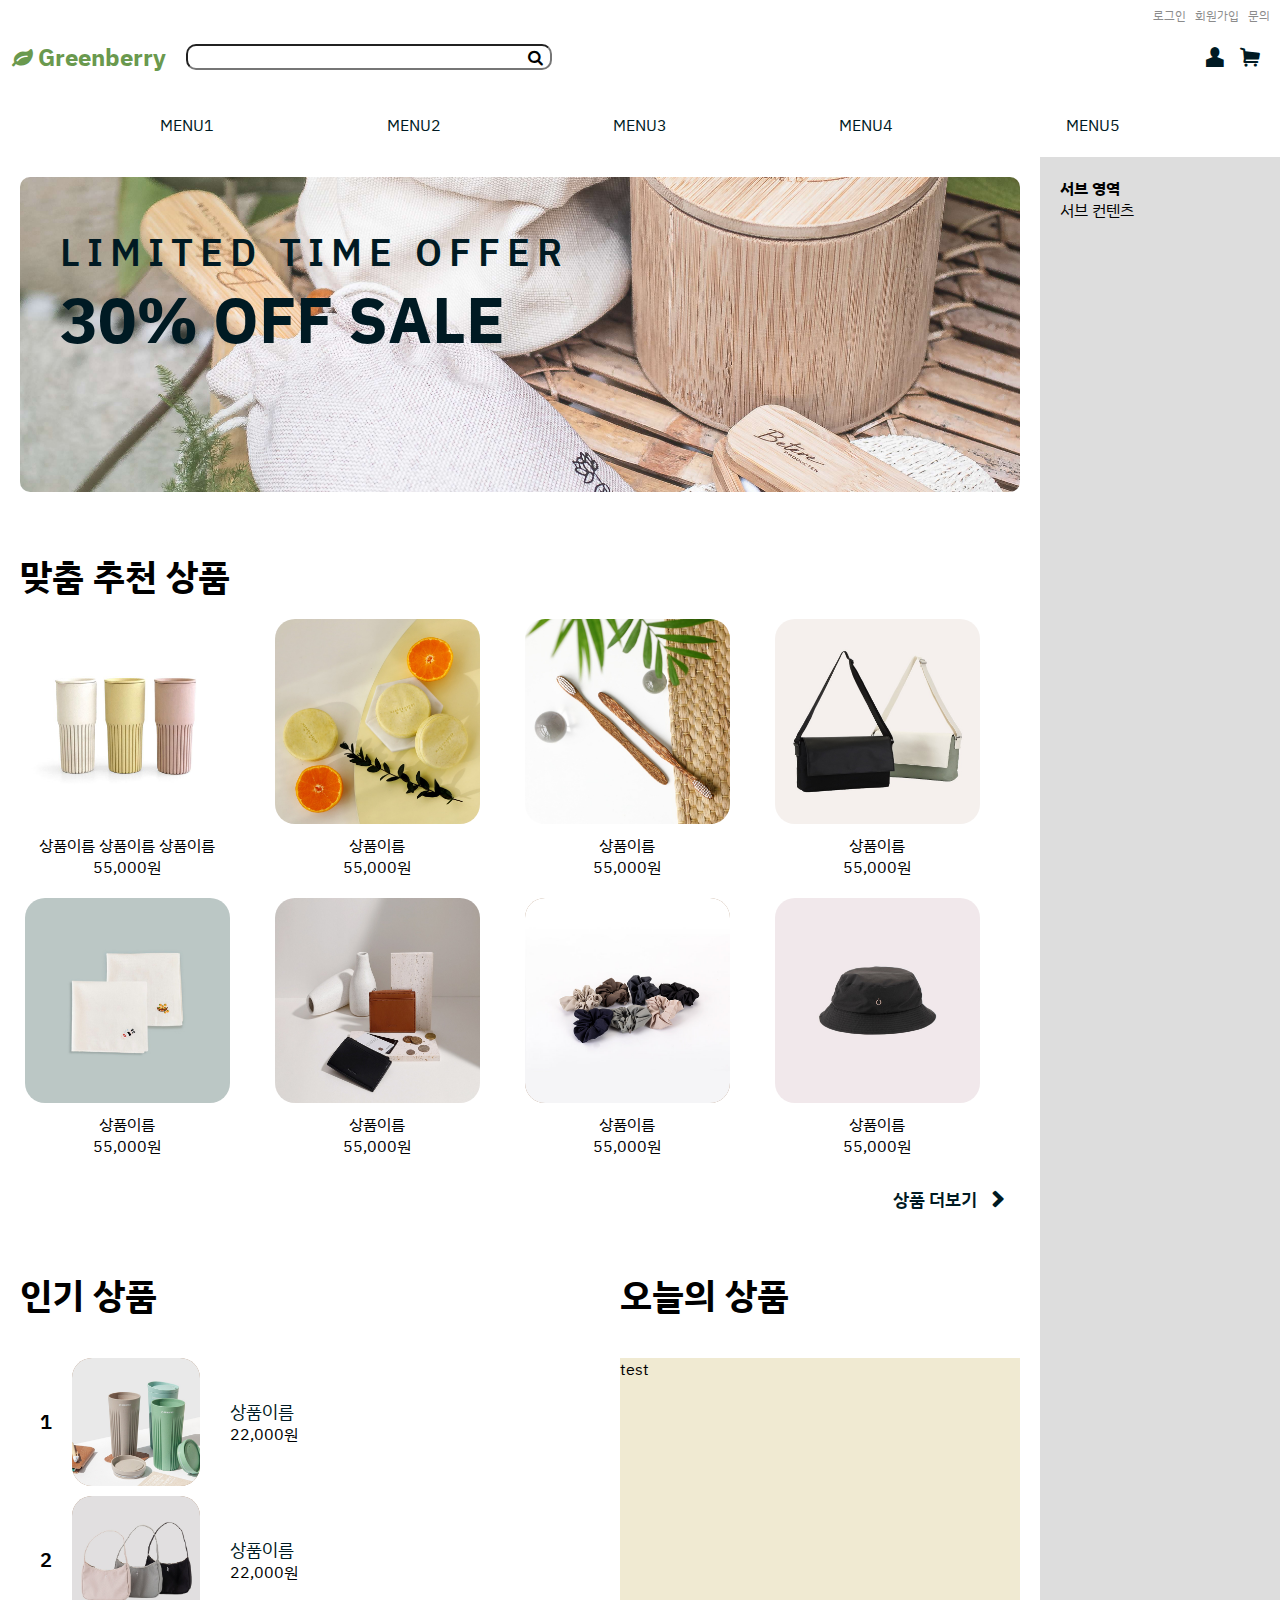
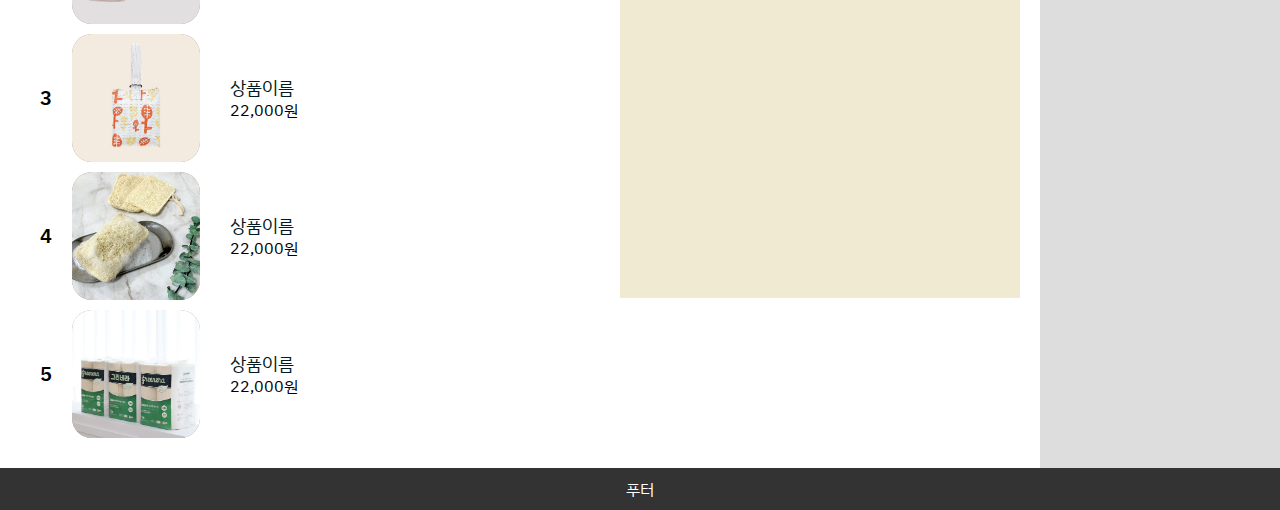
==== index.html @ 154a587a "Add files via upload" ====
<!DOCTYPE html>
<html lang="ko">
<head>
    <meta charset="UTF-8">
    <meta name="viewport" content="width=device-width, initial-scale=1.0">
    <title>그린베리 greenberry</title>
    <link rel="stylesheet" href="./css/style.css">   <!-- css파일 적용 -->
    <link rel="stylesheet" href="./css/fontello.css">   <!-- 아이콘 폰트 파일 적용 -->
    <link href="https://fonts.googleapis.com/css2?family=IBM+Plex+Sans+KR:wght@100;200;300;400;500;600;700&display=swap" rel="stylesheet"> <!-- 구글 폰트-->

    <script src="main.js" defer></script>
</head>
<body>
    <!-- 헤더 -->
    <header id="header"> 
        <div class="member-menu">
            <ul>
                <li><a href="#">로그인</a></li>
                <li><a href="#">회원가입</a></li>
                <li><a href="#">문의</a></li>
            </ul>
        </div>
        <div class="headerbar">
            <a href="#" class="navbar-togglebtn"></a>
            <div class="headerbar-logo">
                <div class="logo-icon"><a href="">Greenberry</a></div>
            </div>
            <div class="search">
                <form action="#"><input class="search-input" type="text" name="" id=""></form>
                <div class="search-icon"></div>
            </div>
            <ul class="header-menu-icon">
                <li><a class="mypage" href="#"></a></li>
                <li><a class="mycart" href="#"></a></li>
            </ul>
        </div>

        <nav>
            <div>
                <ul class="nav-menu">
                    <li><a href="#">MENU1</a></li>
                    <li><a href="#">MENU2</a></li>
                    <li><a href="#">MENU3</a></li>
                    <li><a href="#">MENU4</a></li>
                    <li><a href="#">MENU5</a></li>
                </ul>
            </div>
        </nav>
    </header>
    
    
    <div id="container">
        <!-- 메인 -->
        <main id="main">
            <section class="banner">
                <div class="banner-text">
                    <h2>LIMITED TIME OFFER</h2>
                    <h1>30% OFF SALE</h1>
                </div>
            </section>
            <!-- 맞춤 제품 -->
            <section class="main-recommend-area">
                <div class="main-recommend-title">
                    맞춤 추천 상품
                </div>
                <div class="main-recommend-product">
                    <ul>
                        <li class="product">
                          <img class="img" src="./images/CXP 텀블러.jpg">
                          <div class="info">
                            <p class="name">상품이름 상품이름 상품이름</p>
                            <p class="price">55,000원</p>
                          </div>
                        </li>
                        <li class="product">
                          <img class="img" src="./images/샴푸바.jpg">
                          <div class="info">
                            <p class="name">상품이름</p>
                            <p class="price">55,000원</p>
                          </div>
                        </li>
                        <li class="product">
                          <img class="img" src="./images/코코넛나무 칫솔.jpg">
                          <div class="info">
                            <p class="name">상품이름</p>
                            <p class="price">55,000원</p>
                          </div>
                        </li>
                        <li class="product">
                          <img class="img" src="./images/폐플라스틱 가방.jpg">
                          <div class="info">
                            <p class="name">상품이름</p>
                            <p class="price">55,000원</p>
                          </div>
                        </li>
                        <li class="product">
                          <img class="img" src="./images/오가닉 손수건.jpg">
                          <div class="info">
                            <p class="name">상품이름</p>
                            <p class="price">55,000원</p>
                          </div>
                        </li>
                        <li class="product">
                          <img class="img" src="./images/사과가죽 지갑.jpg">
                          <div class="info">
                            <p class="name">상품이름</p>
                            <p class="price">55,000원</p>
                          </div>
                        </li>
                        <li class="product">
                          <img class="img" src="./images/폐플라스틱 머리끈.png">
                          <div class="info">
                            <p class="name">상품이름</p>
                            <p class="price">55,000원</p>
                          </div>
                        </li>
                        <li class="product">
                          <img class="img" src="./images/폐플라스틱 버킷햇.jpg">
                          <div class="info">
                            <p class="name">상품이름</p>
                            <p class="price">55,000원</p>
                          </div>
                        </li>
                      </ul>
                </div>
                <div class="main-more-product">
                    <p>상품 더보기</p>
                    <p class="more-icon"></p>
                </div>
            </section>
            <!-- 인기 상품 -->
            <section class="main-best-area">
                <div class="main-best-title">
                  인기 상품
                </div>
                <div class="main-best-product">
                  <ul>
                    <li class="best-product">
                      <div>1</div>
                      <img src="./images/사탕수수 텀블러.jpg">
                      <div class="best-product-info">
                        <p>상품이름</p>
                        <p>22,000원</p>
                      </div>
                    </li>
                    <li class="best-product">
                      <div>2</div>
                      <img src="./images/폐플라스틱 가방.png">
                      <div class="best-product-info">
                        <p>상품이름</p>
                        <p>22,000원</p>
                      </div>
                    </li>
                    <li class="best-product">
                      <div>3</div>
                      <img src="./images/가방.jpg">
                      <div class="best-product-info">
                        <p>상품이름</p>
                        <p>22,000원</p>
                      </div>
                    </li>
                    <li class="best-product">
                      <div>4</div>
                      <img src="./images/천연 수세미 5.jpg">
                      <div class="best-product-info">
                        <p>상품이름</p>
                        <p>22,000원</p>
                      </div>
                    </li>
                    <li class="best-product">
                      <div>5</div>
                      <img src="./images/대나무 휴지.jpg">
                      <div class="best-product-info">
                        <p>상품이름</p>
                        <p>22,000원</p>
                      </div>
                    </li>
                  </ul>
                </div>
            </section>
            <!-- 오늘의 상품 -->
            <section class="main-today-area">
                <div class="main-today-title">
                  오늘의 상품
                </div>
                <div class="main-today-product">
                    test
                </div>
            </section>
        </main>

        <!-- 서브 -->
        <aside id="sidebar">
            <h2>서브 영역</h2>
            <p>서브 컨텐츠</p>
        </aside>
    </div>

    <!-- 꼬리말 -->
    <footer id="footer">
        <p>푸터</p>
    </footer>
</body>
</html>
---- css/style.css ----
:root {
    --text-color: #001a23;
    --accent-color: #16db65;
    --green-2: #6a994e;
    --green-3:  #386641;
    --green-4:  #a7c957;
    --green-5: #e9edc9;

    --main-color: #ADC178;
    --main-color-2: #DDE5B6;
    --main-color-3: #F0EAD2;
    --main-color-4: #A98467;
    --main-color-5: #6C584C;
    --sale-color: #f25c54;

    --font-large: 36px;
    --font-medium: ;
    --font-small: 16px;
}



/* 아이콘 폰트 */
.mypage:before {
    content: '\e80b';
    font-family: 'fontello';
}

.mycart:before {
    content: '\e80d';
    font-family: 'fontello';
}

.logo-icon:before {
    content: '\e801';
    font-family: 'fontello';
}

.navbar-togglebtn:before {
    content: '\e800';
    font-family: 'fontello';
}

.search-icon:before {
    content: '\e810';
    font-family: 'fontello';
}

.more-icon:before {
    content: '\e818';
    font-family: 'fontello';
}



* {
    margin: 0;
    padding: 0;
    font-size: 100%;
    font-family: 'IBM Plex Sans KR';
}

a {
    text-decoration: none;
}

ul {
    list-style-type: none;
}


header {
    position: relative;
    width: 100%;
    height: 100%;
    background-color: #fff;
} 
footer {
    background-color: #333;
    color: white;
    text-align: center;
    padding: 10px;
}

#container {
    display: flex;
}

main {
    flex: 1;
    padding: 20px;
}

aside {
    width: 200px;
    padding: 20px;
    background-color: #ddd;
}




/* 맨 윗줄 */
.member-menu {
    position: absolute;
    top: 3px;
    right: 10px;
}

.member-menu > ul > li {
    padding-left: 5px;
}

.member-menu > ul > li {
    display: inline-block;
    font-size: 12px;
}

.member-menu > ul > li > a{
    color: #8B8B8B;
}


/* 헤더 부분 */
.headerbar {
    display: flex;
    justify-content: space-between;   /* 여백 사이사이에 넣기*/
    align-items: center;    /* 수직 기준으로 가운데에 놓기*/
    padding: 35px 12px;
}


.headerbar-logo {
    display: flex;
    font-size: 24px;
    color: var(--green-2);
    
}

.logo-icon > a {
    color: var(--green2);
    font-weight: 700;
    padding-left: 5px;
}

.nav-menu {
    display: flex;
    list-style-type: none;   /* 목록 불릿 없애기*/
    justify-content: space-evenly;
    align-items: center; 
    padding-bottom: 20px;
}

.nav-menu li {
    padding: 1px 12px;
}

.nav-menu li:hover {  /* 마우스 올렸을때 */
    background-color: var(--main-color-2);
    border-radius: 4px;
}

.nav-menu li a {
    color: var(--text-color);
}


.header-menu-icon {
    list-style-type: none;
    display: flex;
    justify-content: flex-end;
    margin-left: auto;
    padding-left: 15px;
}

.header-menu-icon li {
    padding: 8px 8px;
    font-size: 20px;
}

.mycart, .mypage {
    color: var(--text-color);
}

.navbar-togglebtn {
    color: var(--text-color);
    position: absolute;
    font-size: 25px;
    right: 15px;
    display: none;
}

.search {
    left: 2px;
    padding-left: 20px;
    display: flex;
    align-items: center;
}

.search-input {
    padding-left: 5px;
    width: 100%;
    background-color: transparent;
    transition: border 0.3s;
    border-radius: 10px;
    padding-right: 15px;
}

.search-input:focus {
    
}



/* 메인 부분 */
.banner {
    width: 100%;
    height: 35vh;   /* viewport height */
    background-image: url('../images/eco1.jpg');
    background-size: cover;
    background-repeat: no-repeat;
    background-position: 60%; /* 이미지 위치 */
    border-radius: 10px;
    cursor: pointer;  /* 커서 모양 */
}

.banner-text {
    padding-top: 50px;
    margin-left: 40px;
    margin-right: 10px;
    color: var(--text-color);
}

.banner-text h2 {
    letter-spacing: 7px;
    font-weight: 600;
    font-size: 3vw;
}

.banner-text h1 {
    font-size: 5vw;
    
}



.main-recommend-area {
    margin-top: 60px;
    width: 100%;
    margin-bottom: 20px;
}

.main-recommend-title {
    font-weight: 700;
    font-size: var(--font-large);
    padding-bottom: 20px;
}


.main-recommend-product {
    width: 100%;
    padding-left: 5px;
    padding-right: 5px;
    text-align: center;
}


.main-recommend-product ul {
    display: flex;
    flex-wrap: wrap;
    justify-content: space-between;
}

.product {
    cursor: pointer;
}

.product:hover {
    filter:brightness(0.9);
}

.img { /* 아직 이미지 없어서 테스트용*/
    width: 16vw;
    height: 16vw;
    background-color: var(--main-color-4);
    border-radius: 20px;
    display: block; /* 이미지를 블록 요소로 설정하여 가운데 정렬을 적용할 수 있도록 함 */
    
}

.info {
    width: 16vw;
    margin-top: 10px;
    margin-bottom: 20px;
    
}

.name {
    display: -webkit-box; /* 넘치는 텍스트 안보이게 하는 기능을 위해 벤더프리픽스 적용 */
    -webkit-box-orient: vertical; 
    -webkit-line-clamp: 1;
    overflow: hidden;
}



.main-more-product {
    display: flex;
    justify-content: flex-end;
    font-weight: 600;
    font-size: 18px;
    margin-top: 10px;
    color: var(--text-color);
}

.main-more-product > p {
    margin-right: 15px;
    margin-bottom: 40px;
}


/* 인기 상품 */
.main-best-area {
    margin-right: 20px;
    display: inline-block;
    width: 50%;
}

.main-best-title {
    font-weight: 700;
    font-size: var(--font-large);
    padding-bottom: 40px;
}


.best-product {
    display: flex;
    position: relative;
    align-items: center;
    margin-bottom: 10px;
}

.main-best-product ul {
    display: flex;
    flex-wrap: wrap;
}

.best-product > div {
    margin: 20px;
}

.best-product div:first-child {
    font-size: 20px;
    font-weight: 600;
}

.best-product > img {
    width: 10vw;
    height: 10vw;
    background-color: var(--main-color-4);
    border-radius: 20px;
    display: block;
    margin-right: 10px;
}

.best-product-info p:first-child {
    font-size: 18px;
    color: var(--text-color);
} 


/* 오늘의 상품 */
.main-today-area {
    float: right;
    width: 40%;
    
}

.main-today-title {
    font-weight: 700;
    font-size: var(--font-large);
    padding-bottom: 40px;
}

.main-today-product {
    height: 60vh;
    background-color: var(--main-color-3);
}




/* 데스크톱 사이즈일때 적용 */
@media screen and (min-width: 870px) {

.product {    /* 상품리스트 4개 유지하게 */
    /* box-sizing: border-box; */
    width: calc(25%);
    text-align: center;
}






/*
#header .header-menu-icon {
    position: absolute;
    right: 32px;
    height: 35px;
}
*/


}


/* 태블릿 사이즈 */
@media screen and (max-width: 781px) {
    body {
        
        
    }
    .headerbar {

    }
    .member-menu {
        display: none;
    }

    .header-menu-icon {
        margin-left: auto;
    }

    .product {  
        box-sizing: border-box;
    }

    .main-recommend-title {
        font-size: 26px;
    }

}

/* 모바일 사이즈 */
@media screen and (max-width: 420px) {
    body {
        background-color: salmon; /* 테스트 */
    }
    .member-menu {
        display: none;
    }
    .header-menu-icon {
        display: none;
    }
    .navbar-togglebtn {
        display: block;
    }
    .nav-menu {
        display: none;
    }

    .nav-menu.active {
        display: flex;
        justify-content: space-evenly;
    }

    .search {
        display: none;
    }
}
---- css/fontello.css ----
@font-face {
  font-family: 'fontello';
  src: url('../font/fontello.eot?27278312');
  src: url('../font/fontello.eot?27278312#iefix') format('embedded-opentype'),
       url('../font/fontello.woff2?27278312') format('woff2'),
       url('../font/fontello.woff?27278312') format('woff'),
       url('../font/fontello.ttf?27278312') format('truetype'),
       url('../font/fontello.svg?27278312#fontello') format('svg');
  font-weight: normal;
  font-style: normal;
}
/* Chrome hack: SVG is rendered more smooth in Windozze. 100% magic, uncomment if you need it. */
/* Note, that will break hinting! In other OS-es font will be not as sharp as it could be */
/*
@media screen and (-webkit-min-device-pixel-ratio:0) {
  @font-face {
    font-family: 'fontello';
    src: url('../font/fontello.svg?27278312#fontello') format('svg');
  }
}
*/
[class^="icon-"]:before, [class*=" icon-"]:before {
  font-family: "fontello";
  font-style: normal;
  font-weight: normal;
  speak: never;

  display: inline-block;
  text-decoration: inherit;
  width: 1em;
  margin-right: .2em;
  text-align: center;
  /* opacity: .8; */

  /* For safety - reset parent styles, that can break glyph codes*/
  font-variant: normal;
  text-transform: none;

  /* fix buttons height, for twitter bootstrap */
  line-height: 1em;

  /* Animation center compensation - margins should be symmetric */
  /* remove if not needed */
  margin-left: .2em;

  /* you can be more comfortable with increased icons size */
  /* font-size: 120%; */

  /* Font smoothing. That was taken from TWBS */
  -webkit-font-smoothing: antialiased;
  -moz-osx-font-smoothing: grayscale;

  /* Uncomment for 3D effect */
  /* text-shadow: 1px 1px 1px rgba(127, 127, 127, 0.3); */
}

.icon-search:before { content: '\e082'; } /* '' */
.icon-heart:before { content: '\e0d8'; } /* '' */
.icon-mail:before { content: '\e0f2'; } /* '' */
.icon-star:before { content: '\e109'; } /* '' */
.icon-align-justify:before { content: '\e800'; } /* '' */
.icon-leaf:before { content: '\e801'; } /* '' */
.icon-braille:before { content: '\e802'; } /* '' */
.icon-cog:before { content: '\e803'; } /* '' */
.icon-ok:before { content: '\e804'; } /* '' */
.icon-thumbs-up:before { content: '\e805'; } /* '' */
.icon-thumbs-down:before { content: '\e806'; } /* '' */
.icon-bell:before { content: '\e807'; } /* '' */
.icon-comment-alt:before { content: '\e808'; } /* '' */
.icon-megaphone:before { content: '\e809'; } /* '' */
.icon-clipboard:before { content: '\e80a'; } /* '' */
.icon-torso:before { content: '\e80b'; } /* '' */
.icon-th-large:before { content: '\e80c'; } /* '' */
.icon-basket:before { content: '\e80d'; } /* '' */
.icon-fire:before { content: '\e80e'; } /* '' */
.icon-down-big:before { content: '\e80f'; } /* '' */
.icon-search-1:before { content: '\e810'; } /* '' */
.icon-left-big:before { content: '\e811'; } /* '' */
.icon-right-big:before { content: '\e812'; } /* '' */
.icon-up-big:before { content: '\e813'; } /* '' */
.icon-down-dir:before { content: '\e814'; } /* '' */
.icon-up-dir:before { content: '\e815'; } /* '' */
.icon-left-dir:before { content: '\e816'; } /* '' */
.icon-right-dir:before { content: '\e817'; } /* '' */
.icon-right-open:before { content: '\e818'; } /* '' */
.icon-left-open:before { content: '\e819'; } /* '' */
.icon-down-open:before { content: '\e81a'; } /* '' */
.icon-up-open:before { content: '\e81b'; } /* '' */
.icon-comment:before { content: '\e81c'; } /* '' */
.icon-chat:before { content: '\e81d'; } /* '' */
.icon-bookmark:before { content: '\e81e'; } /* '' */
.icon-tags:before { content: '\e81f'; } /* '' */
.icon-tag:before { content: '\e820'; } /* '' */
.icon-lock:before { content: '\e821'; } /* '' */
.icon-lock-open:before { content: '\e822'; } /* '' */
.icon-ok-1:before { content: '\e823'; } /* '' */
.icon-minus:before { content: '\e824'; } /* '' */
.icon-zoom-in:before { content: '\e825'; } /* '' */
.icon-zoom-out:before { content: '\e826'; } /* '' */
.icon-check-empty:before { content: '\f096'; } /* '' */
.icon-bookmark-empty:before { content: '\f097'; } /* '' */
.icon-blank:before { content: '\f0c8'; } /* '' */
.icon-mail-alt:before { content: '\f0e0'; } /* '' */
.icon-comment-empty:before { content: '\f0e5'; } /* '' */
.icon-chat-empty:before { content: '\f0e6'; } /* '' */
.icon-angle-double-left:before { content: '\f100'; } /* '' */
.icon-angle-double-right:before { content: '\f101'; } /* '' */
.icon-angle-double-up:before { content: '\f102'; } /* '' */
.icon-angle-double-down:before { content: '\f103'; } /* '' */
.icon-angle-left:before { content: '\f104'; } /* '' */
.icon-angle-right:before { content: '\f105'; } /* '' */
.icon-angle-up:before { content: '\f106'; } /* '' */
.icon-angle-down:before { content: '\f107'; } /* '' */
.icon-circle-empty:before { content: '\f10c'; } /* '' */
.icon-quote-left:before { content: '\f10d'; } /* '' */
.icon-quote-right:before { content: '\f10e'; } /* '' */
.icon-circle:before { content: '\f111'; } /* '' */
.icon-help:before { content: '\f128'; } /* '' */
.icon-attention-alt:before { content: '\f12a'; } /* '' */
.icon-lock-open-alt:before { content: '\f13e'; } /* '' */
.icon-down:before { content: '\f175'; } /* '' */
.icon-up:before { content: '\f176'; } /* '' */
.icon-left:before { content: '\f177'; } /* '' */
.icon-right:before { content: '\f178'; } /* '' */
.icon-circle-thin:before { content: '\f1db'; } /* '' */
.icon-genderless:before { content: '\f22d'; } /* '' */
.icon-envira:before { content: '\f299'; } /* '' */
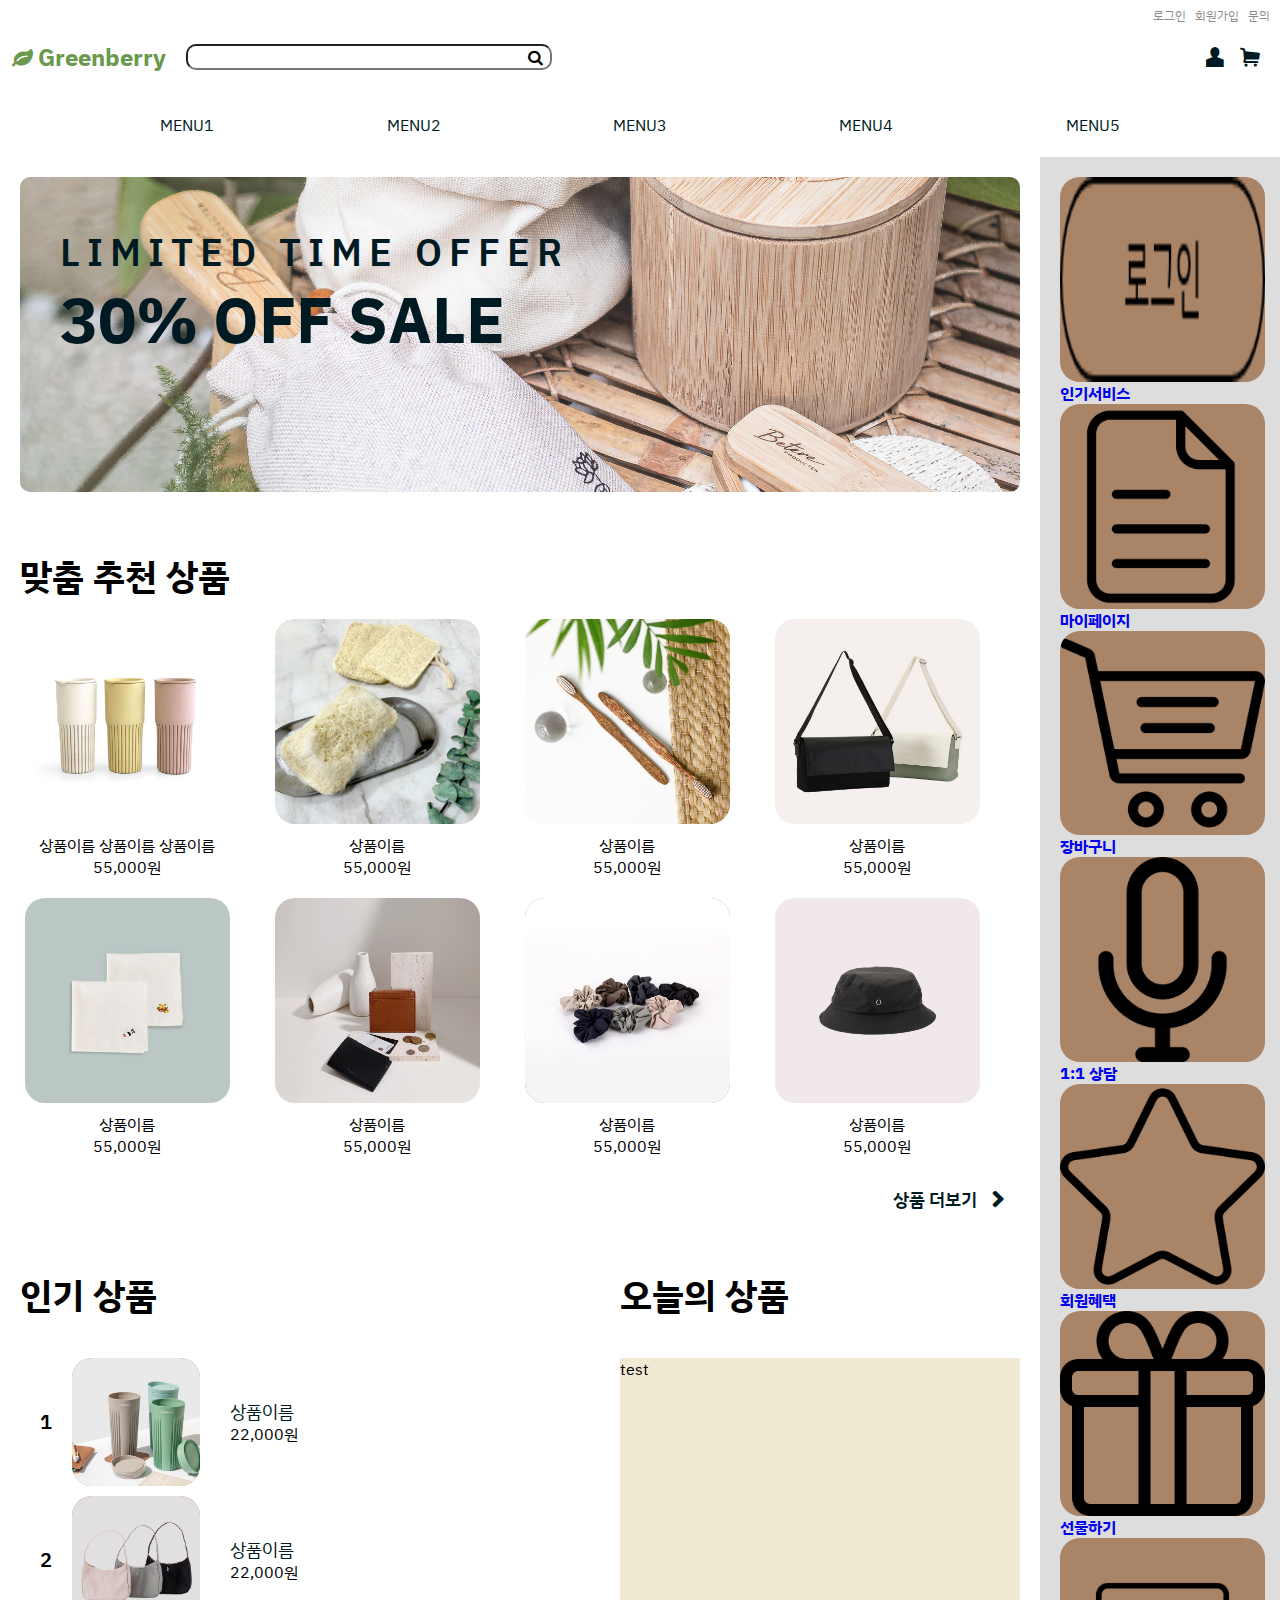
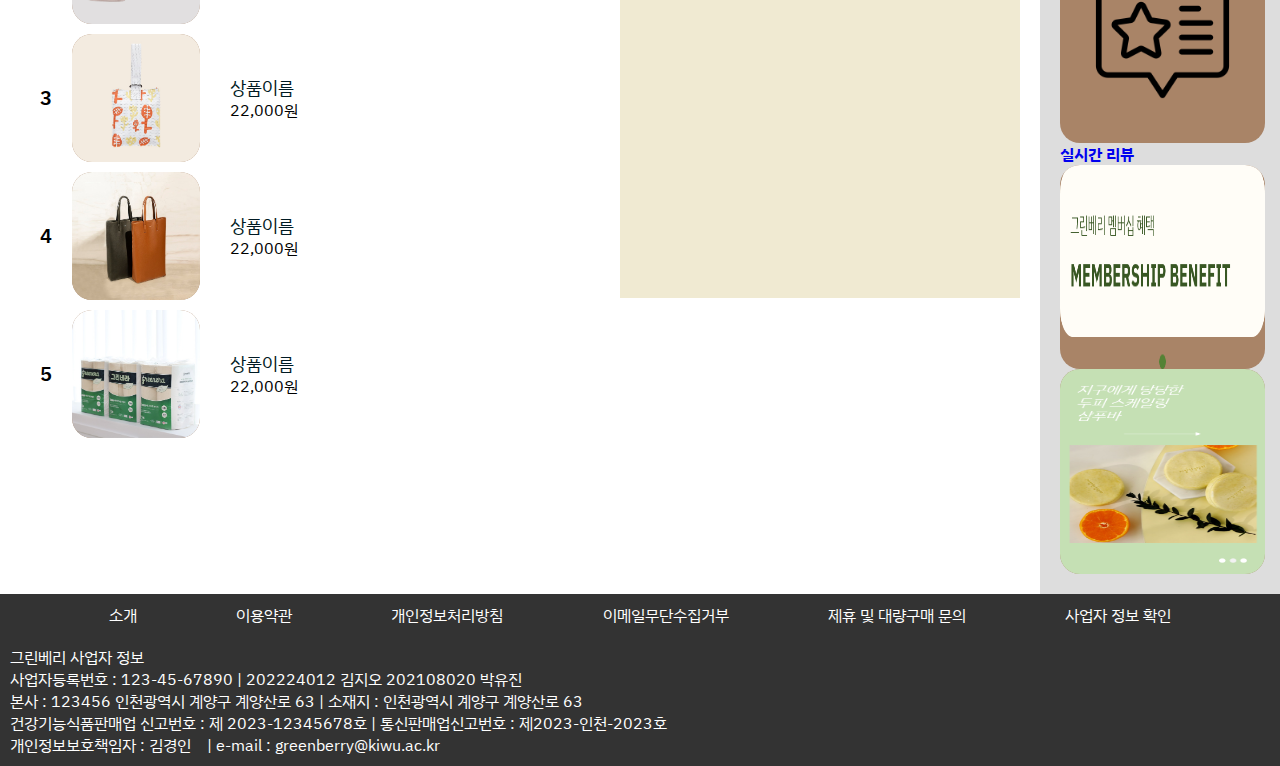
==== commit 2ebd0833: "Add files via upload" ====
--- a/index.html
+++ b/index.html
@@ -73,7 +73,7 @@
                           </div>
                         </li>
                         <li class="product">
-                          <img class="img" src="./images/샴푸바.jpg">
+                          <img class="img" src="./images/천연 수세미 5.jpg">
                           <div class="info">
                             <p class="name">상품이름</p>
                             <p class="price">55,000원</p>
@@ -161,7 +161,7 @@
                     </li>
                     <li class="best-product">
                       <div>4</div>
-                      <img src="./images/천연 수세미 5.jpg">
+                      <img src="./images/옥수수 가죽 가방.jpg">
                       <div class="best-product-info">
                         <p>상품이름</p>
                         <p>22,000원</p>
@@ -191,14 +191,70 @@
 
         <!-- 서브 -->
         <aside id="sidebar">
-            <h2>서브 영역</h2>
-            <p>서브 컨텐츠</p>
+          <h2>
+            <ul class="sidebar-nav-menu">
+                <li><a href="#"><img class="img" src="./images/로그인.png"></a></li>
+
+                <li><a href="#">인기서비스</a></li>
+
+                <li><a href="#"><img class="img" src="./images/마이페이지.png">마이페이지</a></li>
+                <li><a href="#"><img class="img" src="./images/장바구니.png">장바구니</a></li>
+                <li><a href="#"><img class="img" src="./images/상담.png">1:1 상담</a></li>
+                <li><a href="#"><img class="img" src="./images/회원혜택.png">회원혜택</a></li>
+                <li><a href="#"><img class="img" src="./images/선물.png">선물하기</a></li>
+                <li><a href="#"><img class="img" src="./images/실시간리뷰.png">실시간 리뷰</a></li>
+            </ul>
+        </h2>
+
+        <p>
+            <img class="img" src="./images/멤버십 혜택.png">
+            <img class="img" src="./images/친환경 제품.png">
+        </p>
+
         </aside>
     </div>
 
     <!-- 꼬리말 -->
     <footer id="footer">
-        <p>푸터</p>
+                <!--하단 메뉴-->
+                <div class="shop-util-wrap">
+                  <div class="footer-iner">
+                      <ul class="nav-menu">
+                          <a>소개</a>
+                          <a>이용약관</a>
+                          <a>개인정보처리방침</a>
+                          <a>이메일무단수집거부</a>
+                          <a>제휴 및 대량구매 문의</a>
+                          <a>사업자 정보 확인</a>
+                      </ul>
+                  </div>
+              </div>
+              <div class="footer-info-wrap">
+                  <div class="footer-iner">
+                      <div class="footer-info">
+                          <div class="company-info">
+                              <p style="text-align:left">그린베리 사업자 정보</p>
+                              <span style="text-align:left" class="footer-bar">
+                                  <p>사업자등록번호 : 123-45-67890 | 202224012 김지오 202108020 박유진</p>
+                              </span>
+                              <span style="text-align:left" class="footer-bar">
+                                  <p>본사 : 123456 인천광역시 계양구 계양산로 63 | 소재지 : 인천광역시 계양구 계양산로 63</p>
+                              </span>
+                              <span style="text-align:left" class="footer-bar">
+                                  <p>건강기능식품판매업 신고번호 : 제 2023-12345678호 | 통신판매업신고번호 : 제2023-인천-2023호</p>
+                              </span>
+                              <span style="text-align:left" class="footer-bar">
+                                  <p>개인정보보호책임자 : 김경인&nbsp;&nbsp;&nbsp; | e-mail : greenberry@kiwu.ac.kr</p>
+                              </span>
+                          </div>
+                      </div>
+                  </div>
+              </div>
+              </div>
+              <div class="sns-links">
+      
+              </div>
+
     </footer>
 </body>
 </html>
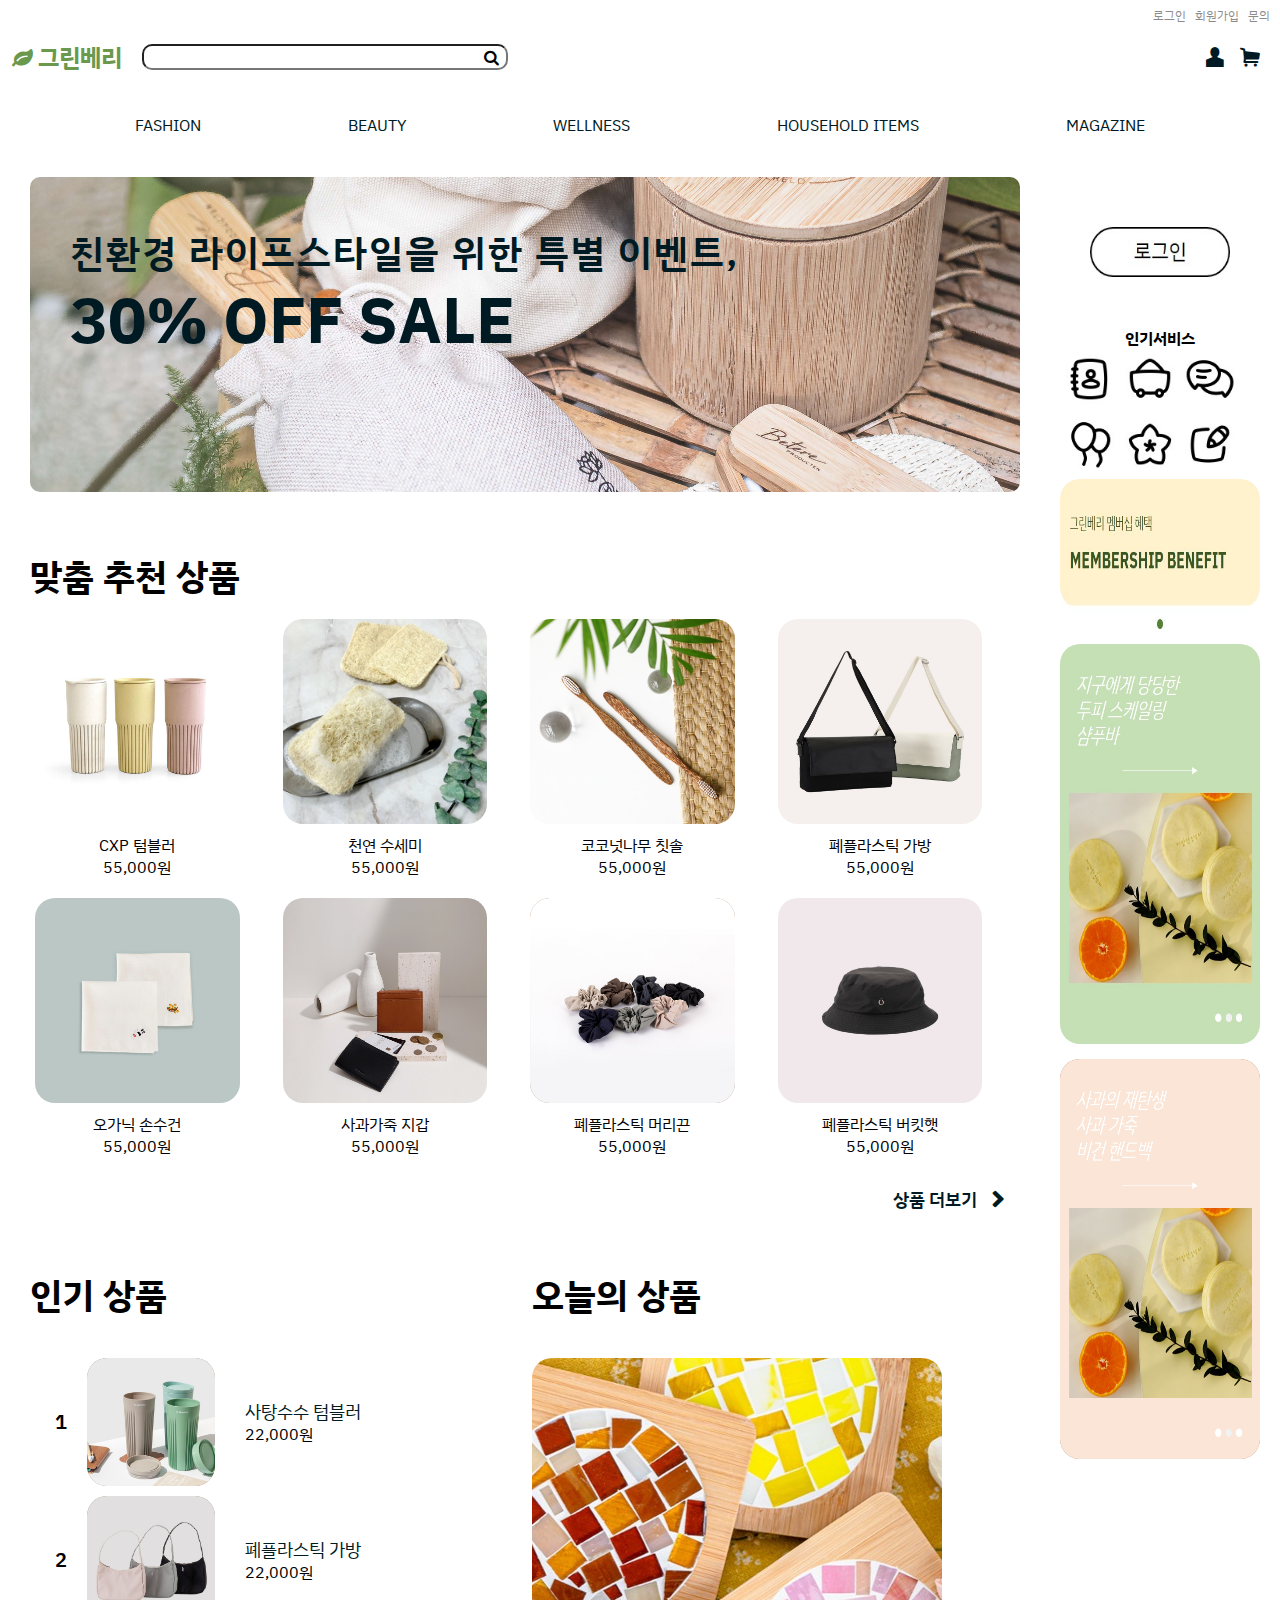
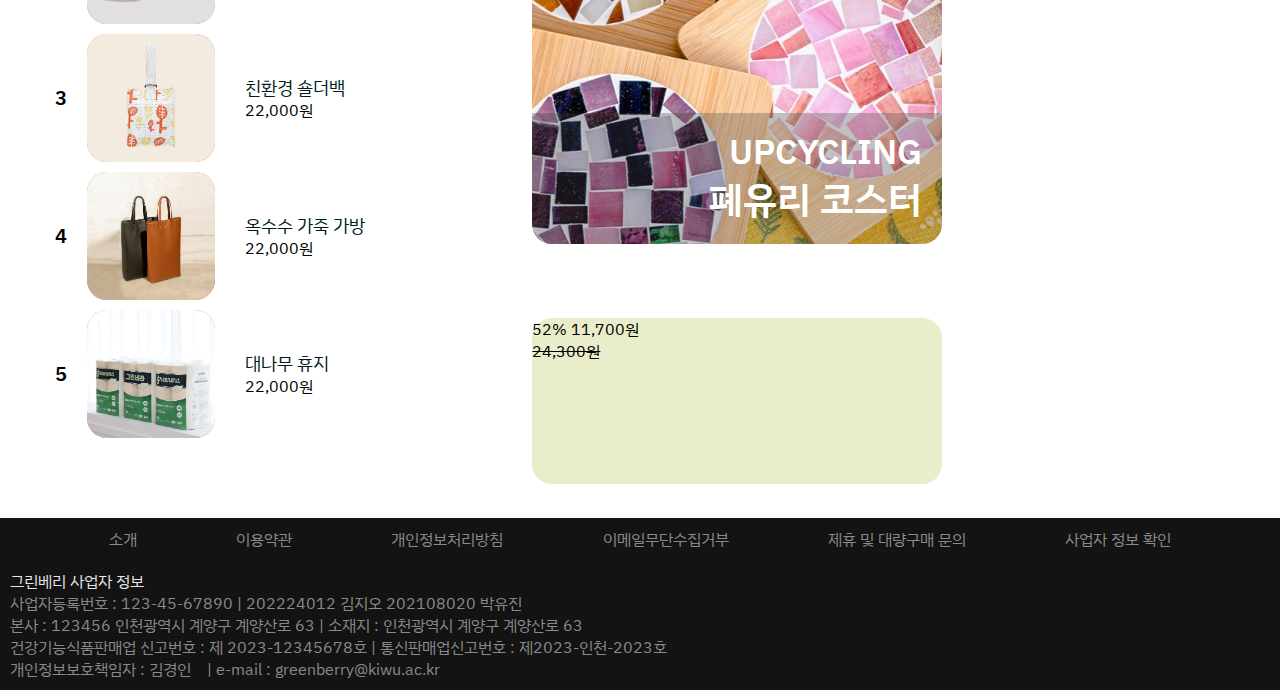
==== commit 22f47217: "Add files via upload" ====
--- a/index.html
+++ b/index.html
@@ -23,7 +23,7 @@
         <div class="headerbar">
             <a href="#" class="navbar-togglebtn"></a>
             <div class="headerbar-logo">
-                <div class="logo-icon"><a href="">Greenberry</a></div>
+                <div class="logo-icon"><a href="">그린베리</a></div>
             </div>
             <div class="search">
                 <form action="#"><input class="search-input" type="text" name="" id=""></form>
@@ -38,11 +38,11 @@
         <nav>
             <div>
                 <ul class="nav-menu">
-                    <li><a href="#">MENU1</a></li>
-                    <li><a href="#">MENU2</a></li>
-                    <li><a href="#">MENU3</a></li>
-                    <li><a href="#">MENU4</a></li>
-                    <li><a href="#">MENU5</a></li>
+                    <li><a href="#">FASHION</a></li>
+                    <li><a href="#">BEAUTY</a></li>
+                    <li><a href="#">WELLNESS</a></li>
+                    <li><a href="#">HOUSEHOLD ITEMS</a></li>
+                    <li><a href="#">MAGAZINE</a></li>
                 </ul>
             </div>
         </nav>
@@ -54,7 +54,7 @@
         <main id="main">
             <section class="banner">
                 <div class="banner-text">
-                    <h2>LIMITED TIME OFFER</h2>
+                    <h2>친환경 라이프스타일을 위한 특별 이벤트,</h2>
                     <h1>30% OFF SALE</h1>
                 </div>
             </section>
@@ -68,56 +68,56 @@
                         <li class="product">
                           <img class="img" src="./images/CXP 텀블러.jpg">
                           <div class="info">
-                            <p class="name">상품이름 상품이름 상품이름</p>
+                            <p class="name">CXP 텀블러</p>
                             <p class="price">55,000원</p>
                           </div>
                         </li>
                         <li class="product">
                           <img class="img" src="./images/천연 수세미 5.jpg">
                           <div class="info">
-                            <p class="name">상품이름</p>
+                            <p class="name">천연 수세미</p>
                             <p class="price">55,000원</p>
                           </div>
                         </li>
                         <li class="product">
                           <img class="img" src="./images/코코넛나무 칫솔.jpg">
                           <div class="info">
-                            <p class="name">상품이름</p>
+                            <p class="name">코코넛나무 칫솔</p>
                             <p class="price">55,000원</p>
                           </div>
                         </li>
                         <li class="product">
                           <img class="img" src="./images/폐플라스틱 가방.jpg">
                           <div class="info">
-                            <p class="name">상품이름</p>
+                            <p class="name">폐플라스틱 가방</p>
                             <p class="price">55,000원</p>
                           </div>
                         </li>
                         <li class="product">
                           <img class="img" src="./images/오가닉 손수건.jpg">
                           <div class="info">
-                            <p class="name">상품이름</p>
+                            <p class="name">오가닉 손수건</p>
                             <p class="price">55,000원</p>
                           </div>
                         </li>
                         <li class="product">
                           <img class="img" src="./images/사과가죽 지갑.jpg">
                           <div class="info">
-                            <p class="name">상품이름</p>
+                            <p class="name">사과가죽 지갑</p>
                             <p class="price">55,000원</p>
                           </div>
                         </li>
                         <li class="product">
                           <img class="img" src="./images/폐플라스틱 머리끈.png">
                           <div class="info">
-                            <p class="name">상품이름</p>
+                            <p class="name">폐플라스틱 머리끈</p>
                             <p class="price">55,000원</p>
                           </div>
                         </li>
                         <li class="product">
                           <img class="img" src="./images/폐플라스틱 버킷햇.jpg">
                           <div class="info">
-                            <p class="name">상품이름</p>
+                            <p class="name">폐플라스틱 버킷햇</p>
                             <p class="price">55,000원</p>
                           </div>
                         </li>
@@ -128,90 +128,112 @@
                     <p class="more-icon"></p>
                 </div>
             </section>
-            <!-- 인기 상품 -->
-            <section class="main-best-area">
-                <div class="main-best-title">
-                  인기 상품
-                </div>
-                <div class="main-best-product">
-                  <ul>
-                    <li class="best-product">
-                      <div>1</div>
-                      <img src="./images/사탕수수 텀블러.jpg">
-                      <div class="best-product-info">
-                        <p>상품이름</p>
-                        <p>22,000원</p>
+            <section class="main-area-2">
+              <!-- 인기 상품 -->
+              <section class="main-best-area">
+                  <div class="main-best-title">
+                    인기 상품
+                  </div>
+                  <div class="main-best-product">
+                    <ul>
+                      <li class="best-product">
+                        <div>1</div>
+                        <img src="./images/사탕수수 텀블러.jpg">
+                        <div class="best-product-info">
+                          <p>사탕수수 텀블러</p>
+                          <p>22,000원</p>
+                        </div>
+                      </li>
+                      <li class="best-product">
+                        <div>2</div>
+                        <img src="./images/폐플라스틱 가방.png">
+                        <div class="best-product-info">
+                          <p>폐플라스틱 가방</p>
+                          <p>22,000원</p>
+                        </div>
+                      </li>
+                      <li class="best-product">
+                        <div>3</div>
+                        <img src="./images/가방.jpg">
+                        <div class="best-product-info">
+                          <p>친환경 숄더백</p>
+                          <p>22,000원</p>
+                        </div>
+                      </li>
+                      <li class="best-product">
+                        <div>4</div>
+                        <img src="./images/옥수수 가죽 가방.jpg">
+                        <div class="best-product-info">
+                          <p>옥수수 가죽 가방</p>
+                          <p>22,000원</p>
+                        </div>
+                      </li>
+                      <li class="best-product">
+                        <div>5</div>
+                        <img src="./images/대나무 휴지.jpg">
+                        <div class="best-product-info">
+                          <p>대나무 휴지</p>
+                          <p>22,000원</p>
+                        </div>
+                      </li>
+                    </ul>
+                  </div>
+              </section>
+              <!-- 오늘의 상품 -->
+              <section class="main-today-area">
+                  <div class="main-today-title">
+                    오늘의 상품
+                  </div>
+                  <div class="main-today-product">
+                    <div class="main-today-img">
+                      <div>
+                        <p>UPCYCLING</p> 
+                        <p>폐유리 코스터</p>
+                        <!-- <p>48%</p> -->
                       </div>
-                    </li>
-                    <li class="best-product">
-                      <div>2</div>
-                      <img src="./images/폐플라스틱 가방.png">
-                      <div class="best-product-info">
-                        <p>상품이름</p>
-                        <p>22,000원</p>
+                    </div>
+                  </div>
+                  <div class="main-today-sale">
+                    <div class="today-sale-img">
+                      <div>
+                        <p>52% 11,700원</p> 
+                        <p>24,300원</p>
                       </div>
-                    </li>
-                    <li class="best-product">
-                      <div>3</div>
-                      <img src="./images/가방.jpg">
-                      <div class="best-product-info">
-                        <p>상품이름</p>
-                        <p>22,000원</p>
-                      </div>
-                    </li>
-                    <li class="best-product">
-                      <div>4</div>
-                      <img src="./images/옥수수 가죽 가방.jpg">
-                      <div class="best-product-info">
-                        <p>상품이름</p>
-                        <p>22,000원</p>
-                      </div>
-                    </li>
-                    <li class="best-product">
-                      <div>5</div>
-                      <img src="./images/대나무 휴지.jpg">
-                      <div class="best-product-info">
-                        <p>상품이름</p>
-                        <p>22,000원</p>
-                      </div>
-                    </li>
-                  </ul>
-                </div>
-            </section>
-            <!-- 오늘의 상품 -->
-            <section class="main-today-area">
-                <div class="main-today-title">
-                  오늘의 상품
-                </div>
-                <div class="main-today-product">
-                    test
-                </div>
+                  </div>
+              </section>
             </section>
         </main>
 
         <!-- 서브 -->
         <aside id="sidebar">
           <h2>
-            <ul class="sidebar-nav-menu">
-                <li><a href="#"><img class="img" src="./images/로그인.png"></a></li>
-
-                <li><a href="#">인기서비스</a></li>
-
-                <li><a href="#"><img class="img" src="./images/마이페이지.png">마이페이지</a></li>
-                <li><a href="#"><img class="img" src="./images/장바구니.png">장바구니</a></li>
-                <li><a href="#"><img class="img" src="./images/상담.png">1:1 상담</a></li>
-                <li><a href="#"><img class="img" src="./images/회원혜택.png">회원혜택</a></li>
-                <li><a href="#"><img class="img" src="./images/선물.png">선물하기</a></li>
-                <li><a href="#"><img class="img" src="./images/실시간리뷰.png">실시간 리뷰</a></li>
-            </ul>
-        </h2>
-
-        <p>
-            <img class="img" src="./images/멤버십 혜택.png">
-            <img class="img" src="./images/친환경 제품.png">
-        </p>
-
-        </aside>
+              <ui class="login">
+                  <li><a href="#"><img class="img" src="./images/로그인.jpg"></a></li>
+              </ui>
+          </h2>
+          <h3>인기서비스<br></h3>
+          <h3>
+              <ul class="sidebar-nav-menu">
+                  <li><a href="#"><img class="img" src="./images/마이페이지.jpg"></a></li>
+                  <li><a href="#"><img class="img" src="./images/장바구니.jpg"></a></li>
+                  <li><a href="#"><img class="img" src="./images/상담.jpg"></a></li>
+                  <li><a href="#"><img class="img" src="./images/회원혜택.jpg"></a></li>
+                  <li><a href="#"><img class="img" src="./images/선물.jpg"></a></li>
+                  <li><a href="#"><img class="img" src="./images/리뷰.jpg"></a></li>
+              </ul>
+          </h3>
+
+          <p>
+              <div class="mebership">
+                  <img class="img" src="./images/멤버십 혜택.jpg">
+              </div>
+              <div class="eco">
+                  <img class="img" src="./images/친환경 제품.jpg">
+                  <img class="img" src="./images/비건 핸드백.png">
+              </div>
+          </p>
+
+      </aside>
     </div>
 
     <!-- 꼬리말 -->
--- a/css/style.css
+++ b/css/style.css
@@ -14,7 +14,7 @@
     --sale-color: #f25c54;
 
     --font-large: 36px;
-    --font-medium: ;
+    --font-medium: 24px;
     --font-small: 16px;
 }
 
@@ -76,8 +76,8 @@
     background-color: #fff;
 } 
 footer {
-    background-color: #333;
-    color: white;
+    background-color: rgb(19, 19, 19);
+    color: rgb(138, 138, 138);
     text-align: center;
     padding: 10px;
 }
@@ -89,12 +89,43 @@
 main {
     flex: 1;
     padding: 20px;
-}
-
-aside {
+    margin-left: 10px;
+}
+
+aside 
+{
     width: 200px;
     padding: 20px;
-    background-color: #ddd;
+    background-color: #fff;
+    text-align: center;
+    list-style-type: none;
+}
+.login img
+{
+    width: 140px;
+    height: 50px;
+    margin: auto;
+    margin-bottom: 50px;
+    margin-top: 50px;
+}
+.sidebar-nav-menu img 
+{
+    margin:5px;
+    width: 50px;
+    height: 50px;
+    float: left;
+    margin-bottom: 10px;
+}
+.mebership img
+{   
+    width: 200px;
+    height: 150px;
+}
+.eco img
+{
+    margin-top:15px;
+    width: 200px;
+    height: 400px;
 }
 
 
@@ -232,7 +263,7 @@
 }
 
 .banner-text h2 {
-    letter-spacing: 7px;
+    letter-spacing: 2px;
     font-weight: 600;
     font-size: 3vw;
 }
@@ -268,7 +299,7 @@
 .main-recommend-product ul {
     display: flex;
     flex-wrap: wrap;
-    justify-content: space-between;
+    /* justify-content: space-between; */
 }
 
 .product {
@@ -319,11 +350,19 @@
 }
 
 
+
+.main-area-2 {
+    display: flex;
+}
+
+
+
 /* 인기 상품 */
 .main-best-area {
-    margin-right: 20px;
+    /* margin-right: 20px; */
     display: inline-block;
-    width: 50%;
+    width: 33vw;
+    margin-bottom: 50px;
 }
 
 .main-best-title {
@@ -338,11 +377,20 @@
     position: relative;
     align-items: center;
     margin-bottom: 10px;
+    /* padding-right: 60px; */
+    width: 180vw;
 }
 
 .main-best-product ul {
     display: flex;
     flex-wrap: wrap;
+    margin-left: 5px;
+}
+
+.main-best-product ul li:hover {  /*인기상품리스트 hover*/
+    filter:brightness(0.9);
+    background-color: var(--main-color-3);
+    cursor: pointer;
 }
 
 .best-product > div {
@@ -371,8 +419,8 @@
 
 /* 오늘의 상품 */
 .main-today-area {
-    float: right;
-    width: 40%;
+    width: 32vw;
+    margin-left: 80px;  /* 여백 */
     
 }
 
@@ -383,9 +431,86 @@
 }
 
 .main-today-product {
+    /* display: flex; */
     height: 60vh;
-    background-color: var(--main-color-3);
-}
+    margin-bottom: 20px;
+}
+
+.main-today-img {
+    display: flex;
+    width: 100%; /* vw 비율 다르게하면 사진 찐따되는데*/
+    height: 90%;
+    background-position: 50%;
+    background-image: url('../images/폐유리\ 코스터\ 2.jpg');
+    border-radius: 20px;
+    align-items: flex-end;
+    /* justify-content: flex-end; */
+}
+
+.main-today-img p {
+    font-size: 2.7vw;
+    font-weight: 600;
+    color: white;
+    /* padding-left: 20px; */
+    padding-right: 20px;
+    display: block;
+    text-align: right;
+}
+
+.main-today-img div {
+    width: 100%;
+    padding-top: 15px;
+    background-color: rgba(65, 63, 63, 0.3);
+    border-radius: 0 0 20px 20px;
+}
+
+.main-today-img p:nth-child(2) {
+    padding-bottom: 20px;
+    font-size: 3vw;
+}
+
+.main-today-info p {
+    font-size: 30px;
+    font-weight: 500;
+    
+}
+
+.main-today-sale {
+    height: 13vw;
+    background-color: var(--green-5);
+    border-radius: 20px;
+}
+
+.today-sale-img {
+    display: flex;
+    width: 100%; /* vw 비율 다르게하면 사진 찐따되는데*/
+    height: 90%;
+    background-position: 50%;
+    border-radius: 20px;
+    /* background-image: url('../images/폐유리\ 코스터\ 2.jpg');
+    align-items: flex-end; */
+}
+
+
+.today-sale-img p:nth-child(2) {
+    text-decoration: line-through;
+}
+
+
+/* 서브 영역 */
+.eco-ad img {
+    position: sticky;
+    top: 10px;
+}
+
+
+
+
+/* 푸터 */
+.company-info > p {
+    color: rgb(230, 229, 229);
+}
+
 
 
 
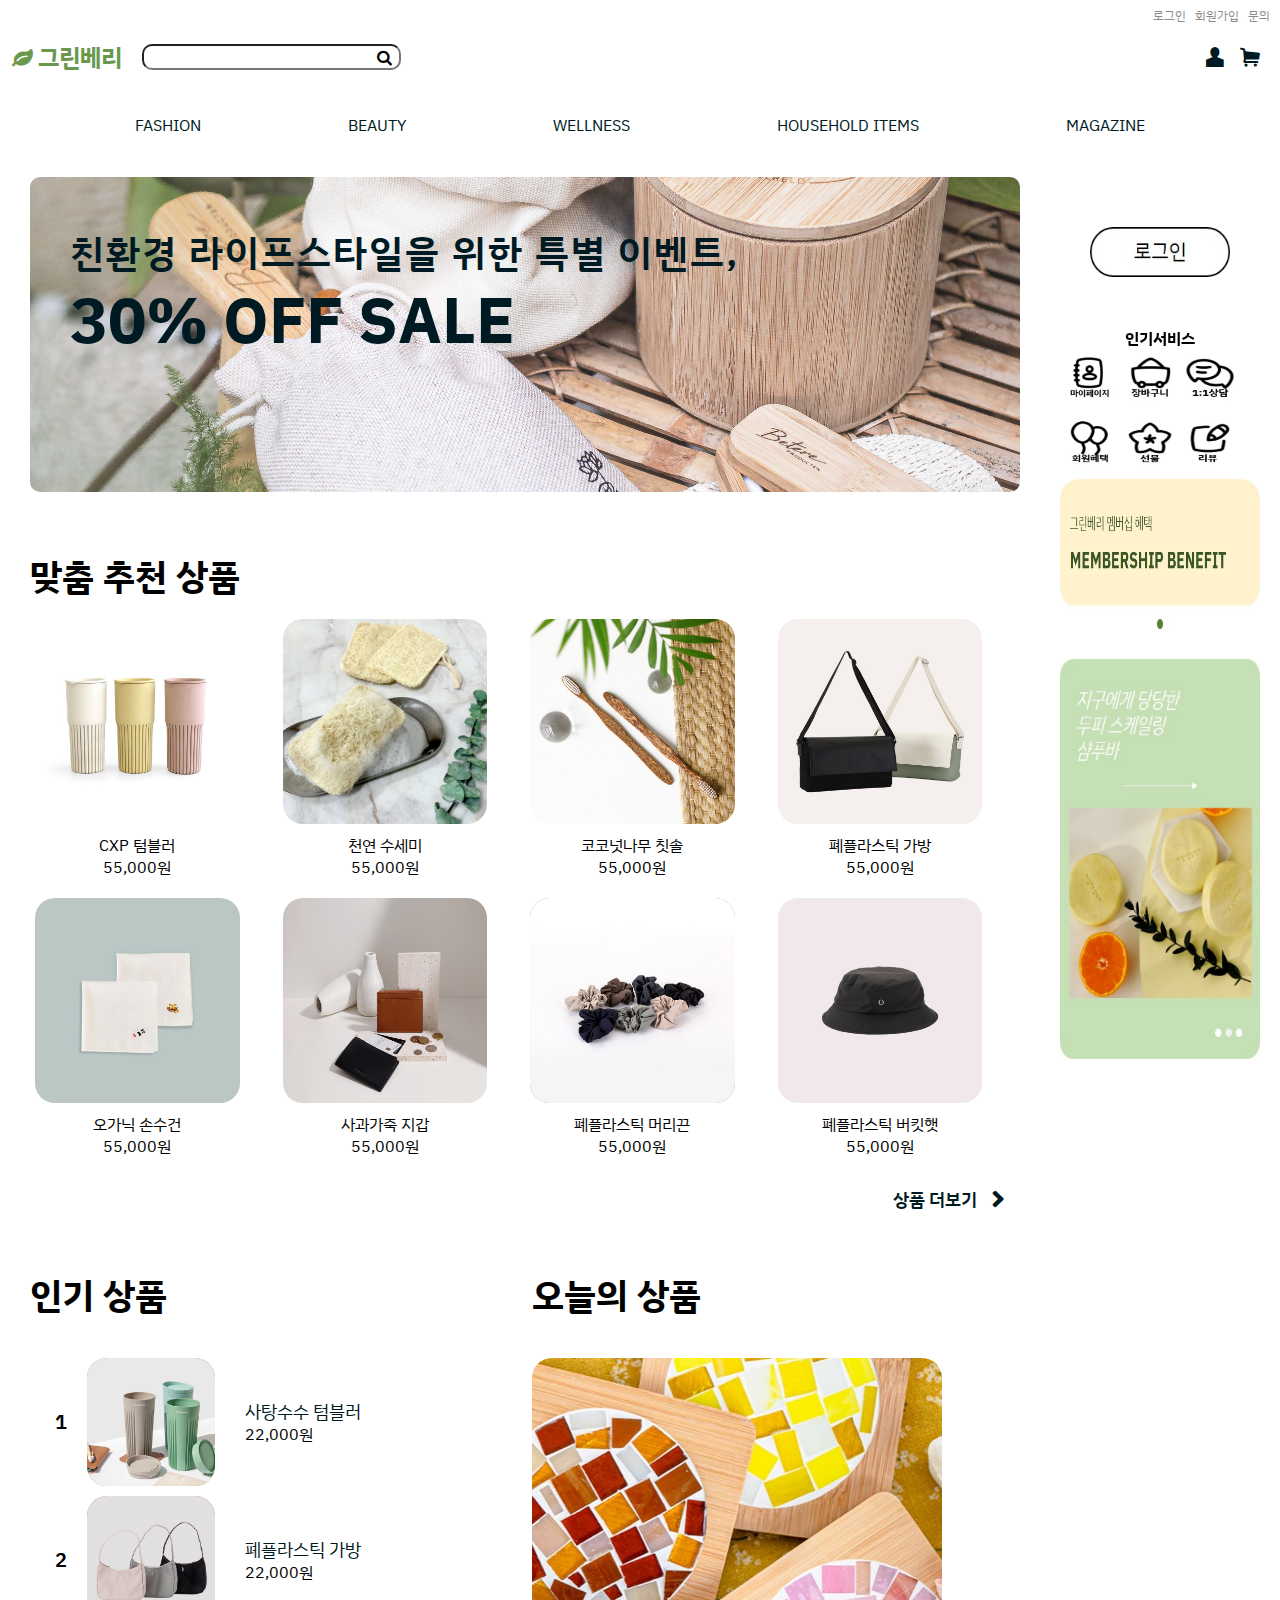
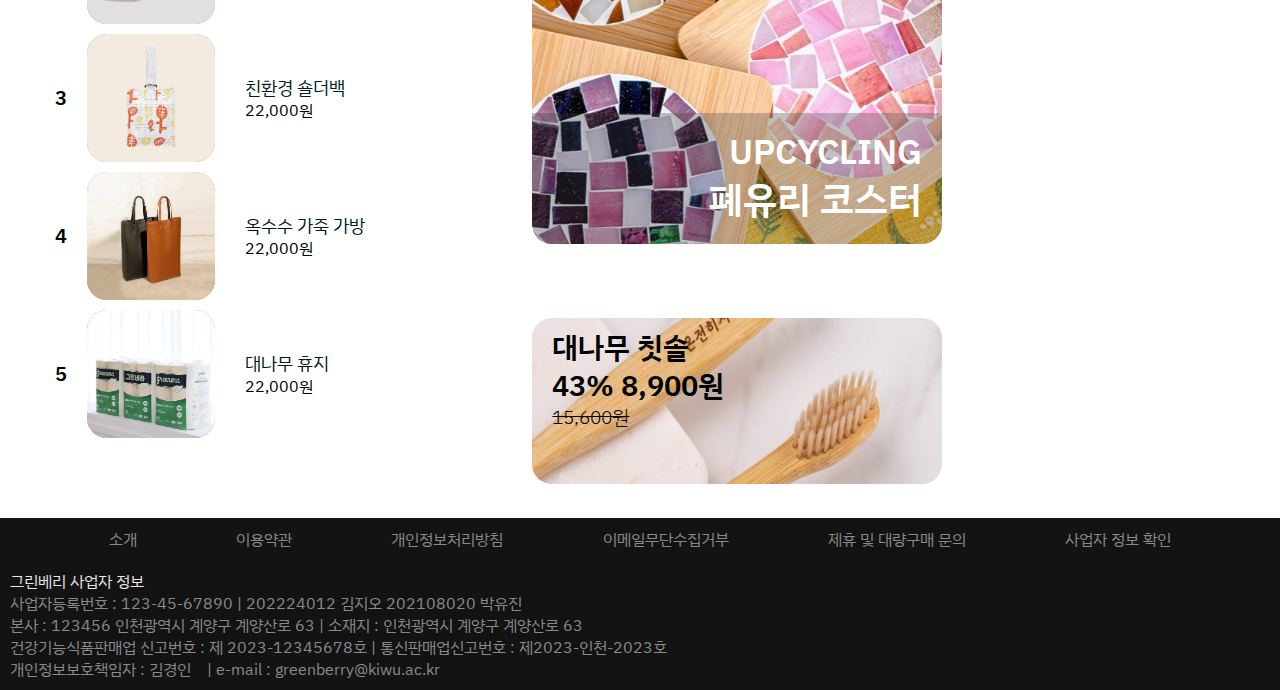
==== commit be72df3e: "Add files via upload" ====
--- a/index.html
+++ b/index.html
@@ -124,7 +124,7 @@
                       </ul>
                 </div>
                 <div class="main-more-product">
-                    <p>상품 더보기</p>
+                    <p><a href="#">상품 더보기</a></p>
                     <p class="more-icon"></p>
                 </div>
             </section>
@@ -189,15 +189,15 @@
                       <div>
                         <p>UPCYCLING</p> 
                         <p>폐유리 코스터</p>
-                        <!-- <p>48%</p> -->
                       </div>
                     </div>
                   </div>
                   <div class="main-today-sale">
                     <div class="today-sale-img">
                       <div>
-                        <p>52% 11,700원</p> 
-                        <p>24,300원</p>
+                        <p>대나무 칫솔</p>
+                        <p>43% 8,900원</p> 
+                        <p>15,600원</p>
                       </div>
                   </div>
               </section>
@@ -206,34 +206,35 @@
 
         <!-- 서브 -->
         <aside id="sidebar">
-          <h2>
-              <ui class="login">
-                  <li><a href="#"><img class="img" src="./images/로그인.jpg"></a></li>
-              </ui>
-          </h2>
-          <h3>인기서비스<br></h3>
-          <h3>
-              <ul class="sidebar-nav-menu">
-                  <li><a href="#"><img class="img" src="./images/마이페이지.jpg"></a></li>
-                  <li><a href="#"><img class="img" src="./images/장바구니.jpg"></a></li>
-                  <li><a href="#"><img class="img" src="./images/상담.jpg"></a></li>
-                  <li><a href="#"><img class="img" src="./images/회원혜택.jpg"></a></li>
-                  <li><a href="#"><img class="img" src="./images/선물.jpg"></a></li>
-                  <li><a href="#"><img class="img" src="./images/리뷰.jpg"></a></li>
-              </ul>
-          </h3>
-
-          <p>
-              <div class="mebership">
-                  <img class="img" src="./images/멤버십 혜택.jpg">
-              </div>
-              <div class="eco">
-                  <img class="img" src="./images/친환경 제품.jpg">
-                  <img class="img" src="./images/비건 핸드백.png">
-              </div>
-          </p>
-
-      </aside>
+          <div>
+            <h2>
+                <ui class="login">
+                    <li><a href="#"><img class="img" src="./images/로그인.jpg"></a></li>
+                </ui>
+            </h2>
+            <h3>인기서비스<br></h3>
+            <h3>
+                <ul class="sidebar-nav-menu">
+                    <li><a href="#"><img class="img" src="./images/마이페이지.jpg"></a></li>
+                    <li><a href="#"><img class="img" src="./images/장바구니.jpg"></a></li>
+                    <li><a href="#"><img class="img" src="./images/상담.jpg"></a></li>
+                    <li><a href="#"><img class="img" src="./images/회원혜택.jpg"></a></li>
+                    <li><a href="#"><img class="img" src="./images/선물.jpg"></a></li>
+                    <li><a href="#"><img class="img" src="./images/리뷰.jpg"></a></li>
+                </ul>
+            </h3>
+
+            <div class="membership">
+              <img class="img" src="./images/멤버십 혜택.jpg">
+            </div>
+
+            <div class="eco-a">
+                <img src="./images/친환경 제품.jpg" alt="" class="eco-b">
+                <img src="./images/비건 핸드백.jpg" alt="" class="eco-c">
+            </div>
+            </div>
+        </aside>
+      </div>
     </div>
 
     <!-- 꼬리말 -->
@@ -241,7 +242,7 @@
                 <!--하단 메뉴-->
                 <div class="shop-util-wrap">
                   <div class="footer-iner">
-                      <ul class="nav-menu">
+                      <ul class="footer-nav-menu">
                           <a>소개</a>
                           <a>이용약관</a>
                           <a>개인정보처리방침</a>
--- a/css/style.css
+++ b/css/style.css
@@ -16,6 +16,8 @@
     --font-large: 36px;
     --font-medium: 24px;
     --font-small: 16px;
+    --font-mobile: 13px;
+    --font-mobile-title: 26px;
 }
 
 
@@ -62,6 +64,7 @@
 
 a {
     text-decoration: none;
+    color: var(--text-color);
 }
 
 ul {
@@ -116,17 +119,44 @@
     float: left;
     margin-bottom: 10px;
 }
-.mebership img
+.membership img
 {   
     width: 200px;
     height: 150px;
-}
-.eco img
+    margin-top: 10px;
+}
+
+.eco-a 
 {
-    margin-top:15px;
     width: 200px;
     height: 400px;
-}
+    margin: 15px ;
+    position: relative;
+    
+  }
+  .eco-b 
+{
+    width: 200px;
+    height: 400px;
+    margin: 15px ;
+    right: 30px;
+    bottom: 10px;
+    position: relative;
+    
+  }
+.eco-c 
+{
+    position: absolute;
+    width: 200px;
+    height: 400px;
+    top: 5px;
+    right: 15px;
+    display: none;
+  }
+.eco-a:hover .eco-c 
+{
+    display: block;
+  }
 
 
 
@@ -152,6 +182,8 @@
 }
 
 
+
+
 /* 헤더 부분 */
 .headerbar {
     display: flex;
@@ -180,7 +212,10 @@
     justify-content: space-evenly;
     align-items: center; 
     padding-bottom: 20px;
-}
+    text-align: center;
+}
+
+
 
 .nav-menu li {
     padding: 1px 12px;
@@ -221,11 +256,14 @@
     display: none;
 }
 
+
 .search {
     left: 2px;
     padding-left: 20px;
     display: flex;
     align-items: center;
+    width: 30vw;
+    
 }
 
 .search-input {
@@ -235,10 +273,6 @@
     transition: border 0.3s;
     border-radius: 10px;
     padding-right: 15px;
-}
-
-.search-input:focus {
-    
 }
 
 
@@ -270,7 +304,6 @@
 
 .banner-text h1 {
     font-size: 5vw;
-    
 }
 
 
@@ -304,6 +337,7 @@
 
 .product {
     cursor: pointer;
+    text-align: center;
 }
 
 .product:hover {
@@ -477,31 +511,63 @@
 
 .main-today-sale {
     height: 13vw;
-    background-color: var(--green-5);
     border-radius: 20px;
 }
 
 .today-sale-img {
     display: flex;
     width: 100%; /* vw 비율 다르게하면 사진 찐따되는데*/
-    height: 90%;
-    background-position: 50%;
+    height: 100%;
+    background-position: 60%;
+    background-image: url('../images/대나무\ 칫솔.jpg');
     border-radius: 20px;
-    /* background-image: url('../images/폐유리\ 코스터\ 2.jpg');
-    align-items: flex-end; */
-}
-
+}
+
+.today-sale-img p {
+    font-size: 2.3vw;
+    font-weight: 600;
+}
+
+.today-sale-img p:nth-child(3) {
+    text-decoration: line-through;
+    font-size: 1.5vw;
+    font-weight: 300;
+}
+
+
+.today-sale-img div {
+    margin-left: 20px;
+    margin-top: 10px;
+    
+}
+
+
+/* .today-sale-img p:first-child {
+    font-size: 2.0vw;
+    font-weight: 600;
+    margin-right: 10px;
+}
 
 .today-sale-img p:nth-child(2) {
+    font-size: 2.3vw;
+    font-weight: 600;
+    
+}
+
+.today-sale-img p:nth-child(3) {
     text-decoration: line-through;
-}
-
+    font-size: 1.5vw;
+    font-weight: 300;
+} */
 
 /* 서브 영역 */
-.eco-ad img {
+aside div {
     position: sticky;
     top: 10px;
 }
+
+
+
 
 
 
@@ -511,44 +577,51 @@
     color: rgb(230, 229, 229);
 }
 
+.footer-nav-menu {
+    display: flex;
+    list-style-type: none;   /* 목록 불릿 없애기*/
+    justify-content: space-evenly;
+    align-items: center; 
+    padding-bottom: 20px;
+    text-align: center;
+}
+
+.footer-nav-menu a {
+    color: rgb(139, 137, 137);
+}
+
+
 
 
 
 
 /* 데스크톱 사이즈일때 적용 */
-@media screen and (min-width: 870px) {
-
-.product {    /* 상품리스트 4개 유지하게 */
-    /* box-sizing: border-box; */
-    width: calc(25%);
-    text-align: center;
-}
-
-
-
-
-
-
-/*
-#header .header-menu-icon {
-    position: absolute;
-    right: 32px;
-    height: 35px;
-}
-*/
-
-
+@media screen and (min-width: 782px) {
+
+    .product {    /* 상품리스트 4개 유지하게 */
+        /* box-sizing: border-box; */
+        width: calc(25%);
+        
+    }
+
+    .search {
+        width: 250px;
+    }
+
+    /*
+    #header .header-menu-icon {
+        position: absolute;
+        right: 32px;
+        height: 35px;
+    }
+    */
 }
 
 
 /* 태블릿 사이즈 */
 @media screen and (max-width: 781px) {
-    body {
-        
-        
-    }
-    .headerbar {
-
+    main {
+        margin: 0;
     }
     .member-menu {
         display: none;
@@ -559,19 +632,123 @@
     }
 
     .product {  
-        box-sizing: border-box;
+        width: calc(21%);
+
     }
 
     .main-recommend-title {
-        font-size: 26px;
-    }
-
+        font-size: 30px;
+    }
+    aside {
+        display: none;
+    }
+
+    .main-recommend-product ul {
+        display: flex;
+        flex-wrap: wrap;
+        justify-content: space-between;
+    }
+
+    .banner-text h2 {
+        font-size: 4vw;
+    }
+
+    .banner-text h1 {
+        font-size: 7vw;
+    }
+
+  
+
+    .main-area-2 {
+        display: block;
+    }
+
+    .main-best-area {
+        width: 90vw;
+        margin-bottom: 50px;
+    }
+
+    .main-today-area {
+        width: 90vw;
+        margin-left: 0;
+    }
+
+    .main-best-title {
+        font-size: 30px;
+    }
+
+    .main-today-title {
+        font-size: 30px;
+    }
+
+    .main-today-product {
+        height: 50vh;
+    }
+
+    .main-today-img p {
+        font-size: 5vw;
+    }
+
+    .main-today-img p:nth-child(2) {
+        padding-bottom: 20px;
+        font-size: 6vw;
+    }
+
+    .main-today-sale {
+        height: 20vw;
+        margin-bottom: 50px;
+    }
+
+    .today-sale-img p {
+        font-size: 4vw;
+    }
+
+    .today-sale-img p:nth-child(3) {
+        font-size: 2vw;
+    }
+
+    .img {
+        width: 19vw;
+        height: 19vw;
+    }
+
+    .name {
+        display: inline-block;
+    }
+
+    .info {
+        display: flex;
+        flex-direction: column;
+        width: 100%;
+        text-align: center;
+        align-items: center;
+    }
+
+    .best-product img {
+        width: 20vw;
+        height: 20vw;
+    }
+
+    .best-product div:first-child {
+        font-size: 24px;
+        font-weight: 600;
+    }
+
+    .main-today-img {
+        margin-left: 5px;
+    }
+
+    .today-sale-img {
+        margin-left: 5px;
+    }
+    
 }
 
 /* 모바일 사이즈 */
-@media screen and (max-width: 420px) {
-    body {
-        background-color: salmon; /* 테스트 */
+@media screen and (max-width: 480px) {
+    main {
+        padding: 5px;
+        margin: 0;
     }
     .member-menu {
         display: none;
@@ -583,7 +760,11 @@
         display: block;
     }
     .nav-menu {
-        display: none;
+        display: none;   
+    }
+
+    .nav-menu li {
+        font-size: var(--font-mobile);
     }
 
     .nav-menu.active {
@@ -594,4 +775,124 @@
     .search {
         display: none;
     }
+
+    .banner-text h2 {
+        font-size: 4vw;
+    }
+
+    .banner-text h1 {
+        font-size: 8vw;
+    }
+
+    .main-recommend-title {
+        font-size: var(--font-mobile-title);
+    }
+
+    .main-best-title {
+        font-size: var(--font-mobile-title);
+    }
+    
+    .main-today-title {
+        font-size: var(--font-mobile-title);
+    }
+
+    .main-more-product {
+        font-size: 16px;
+    }
+
+    .product {
+        width: calc(44%);
+    }
+
+    .img {
+        width: 40vw;
+        height: 40vw;
+    }
+
+    .main-recommend-product {
+        /* padding-right: 0; */
+    }
+
+    .name {
+        display: inline-block;
+    }
+
+    .info {
+        display: flex;
+        flex-direction: column;
+        width: 100%;
+        text-align: center;
+        align-items: center;
+    }
+
+    .best-product img {
+        width: 30vw;
+        height: 30vw;
+    }
+
+    .banner-text h2 {
+        font-size: 4vw;
+    }
+
+    .banner-text h1 {
+        font-size: 12vw;
+        line-height: 1;
+        margin-top: 10px;
+    }
+
+    .banner-text {
+        padding-top: 40px;
+    }
+
+    .best-product div:first-child {
+        font-size: 24px;
+        font-weight: 600;
+    }
+ 
+    .main-today-img p {
+        font-size: 6vw;
+    }
+
+    .main-today-img p:nth-child(2) {
+        font-size: 8vw;
+    }
+
+    .main-area-2 {
+        display: block;
+    }
+
+    .main-today-area {
+        width: 90vw;
+        margin-left: 0;
+    }
+
+    .footer-nav-menu {
+        display: none;   
+    }
+
+    .nav-menu li{
+        /* width: 20px; */
+        margin-right: 3px;
+    }
+
+    .main-today-img {
+        margin-left: 10px;
+    }
+
+    .main-today-sale {
+        height: 30vw;
+    }
+
+    .today-sale-img {
+        margin-left: 10px;
+    }
+
+    .today-sale-img p {
+        font-size: 5vw;
+    }
+
+    .today-sale-img p:nth-child(3) {
+        font-size: 4vw;
+    }
+
 }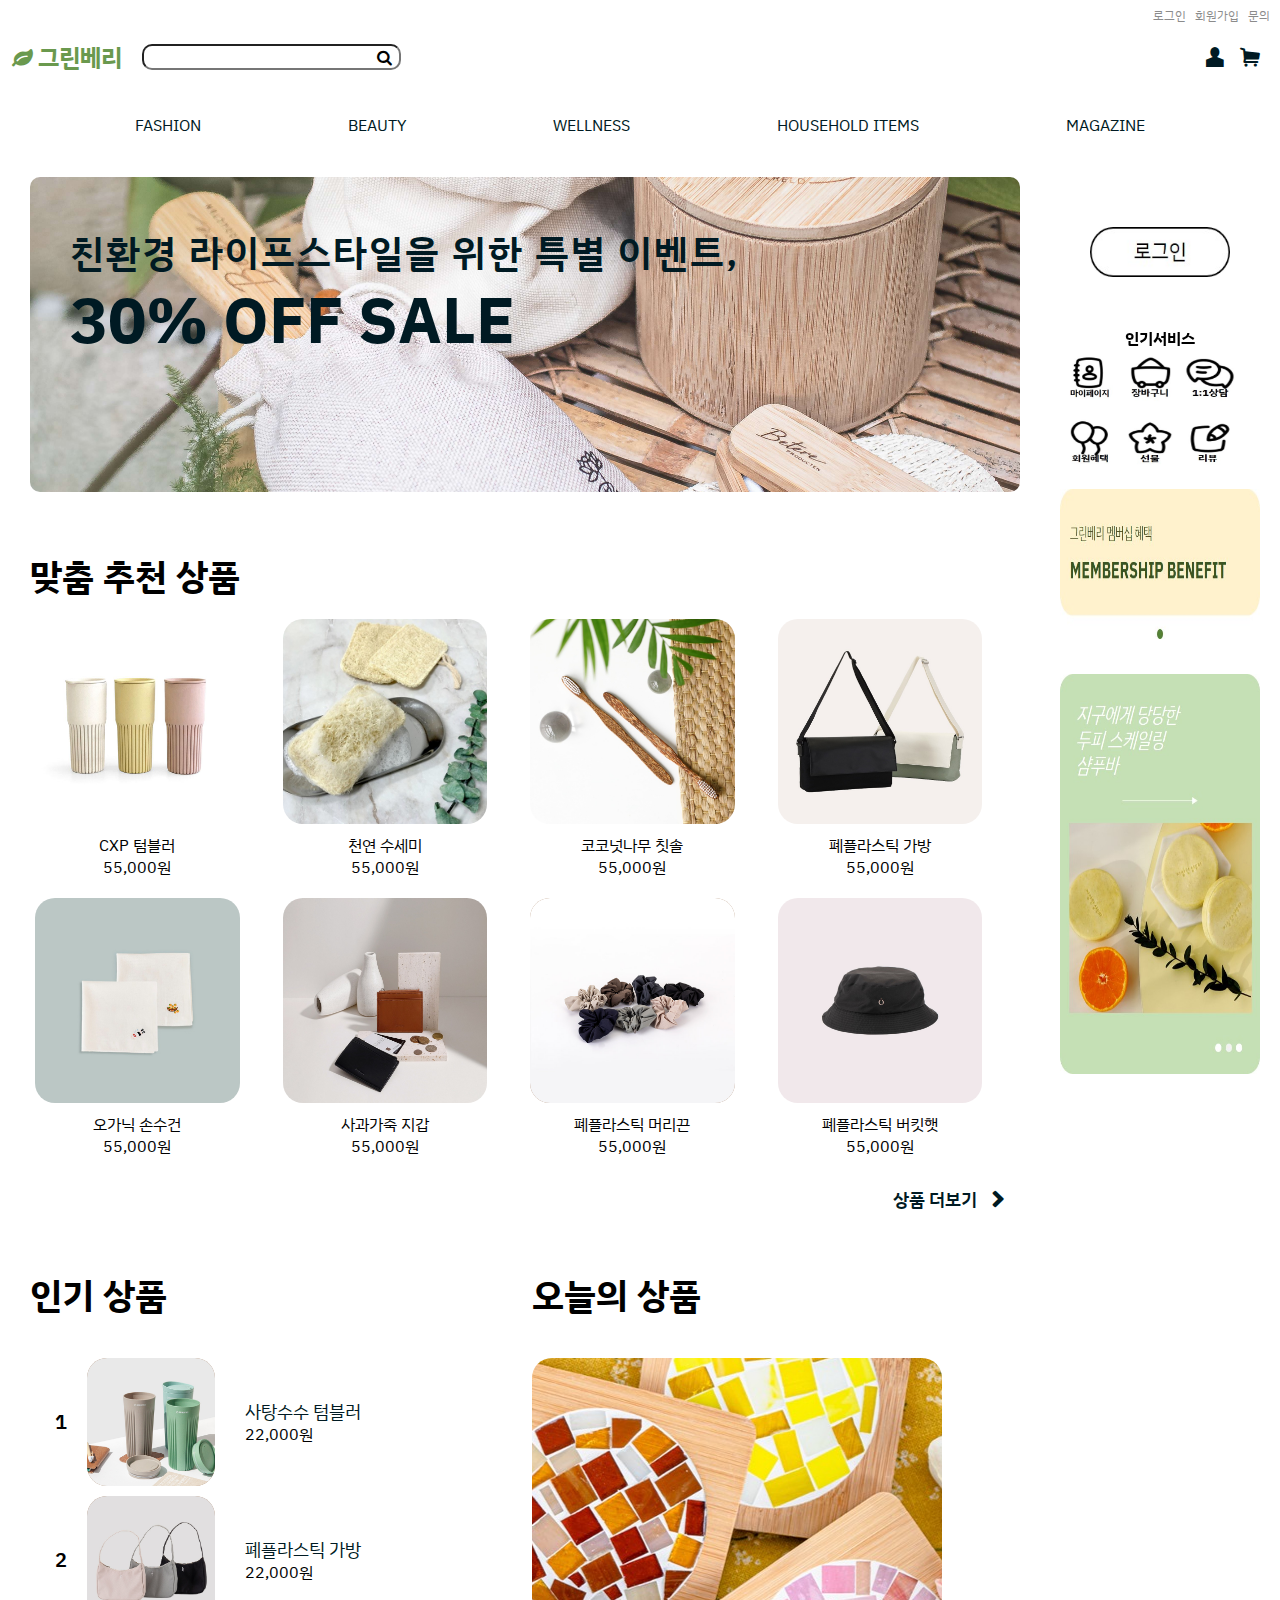
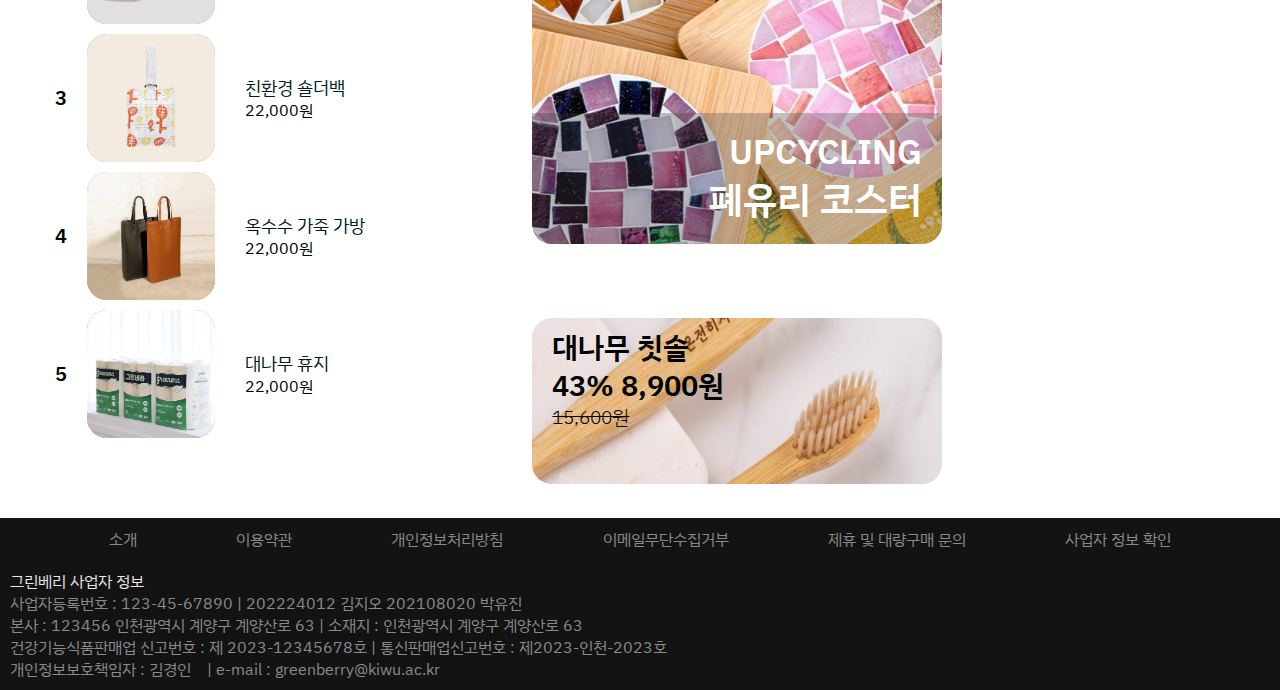
==== commit baf0b138: "Add files via upload" ====
--- a/index.html
+++ b/index.html
@@ -223,15 +223,16 @@
                     <li><a href="#"><img class="img" src="./images/리뷰.jpg"></a></li>
                 </ul>
             </h3>
-
-            <div class="membership">
-              <img class="img" src="./images/멤버십 혜택.jpg">
-            </div>
-
-            <div class="eco-a">
-                <img src="./images/친환경 제품.jpg" alt="" class="eco-b">
-                <img src="./images/비건 핸드백.jpg" alt="" class="eco-c">
-            </div>
+            
+              <div class="membership">
+                <img class="img-membership" src="./images/멤버십 혜택.jpg">
+                <div class="eco-a">
+                  <img src="./images/친환경 제품.jpg"  class="eco-b">
+                  <img src="./images/비건 핸드백.jpg"  class="eco-c">
+              </div>
+              </div>
+              
+            
             </div>
         </aside>
       </div>
--- a/css/style.css
+++ b/css/style.css
@@ -119,7 +119,7 @@
     float: left;
     margin-bottom: 10px;
 }
-.membership img
+.membership > img
 {   
     width: 200px;
     height: 150px;
@@ -132,9 +132,11 @@
     height: 400px;
     margin: 15px ;
     position: relative;
-    
-  }
-  .eco-b 
+    padding-bottom: 20px;
+    
+}
+
+.eco-b 
 {
     width: 200px;
     height: 400px;
